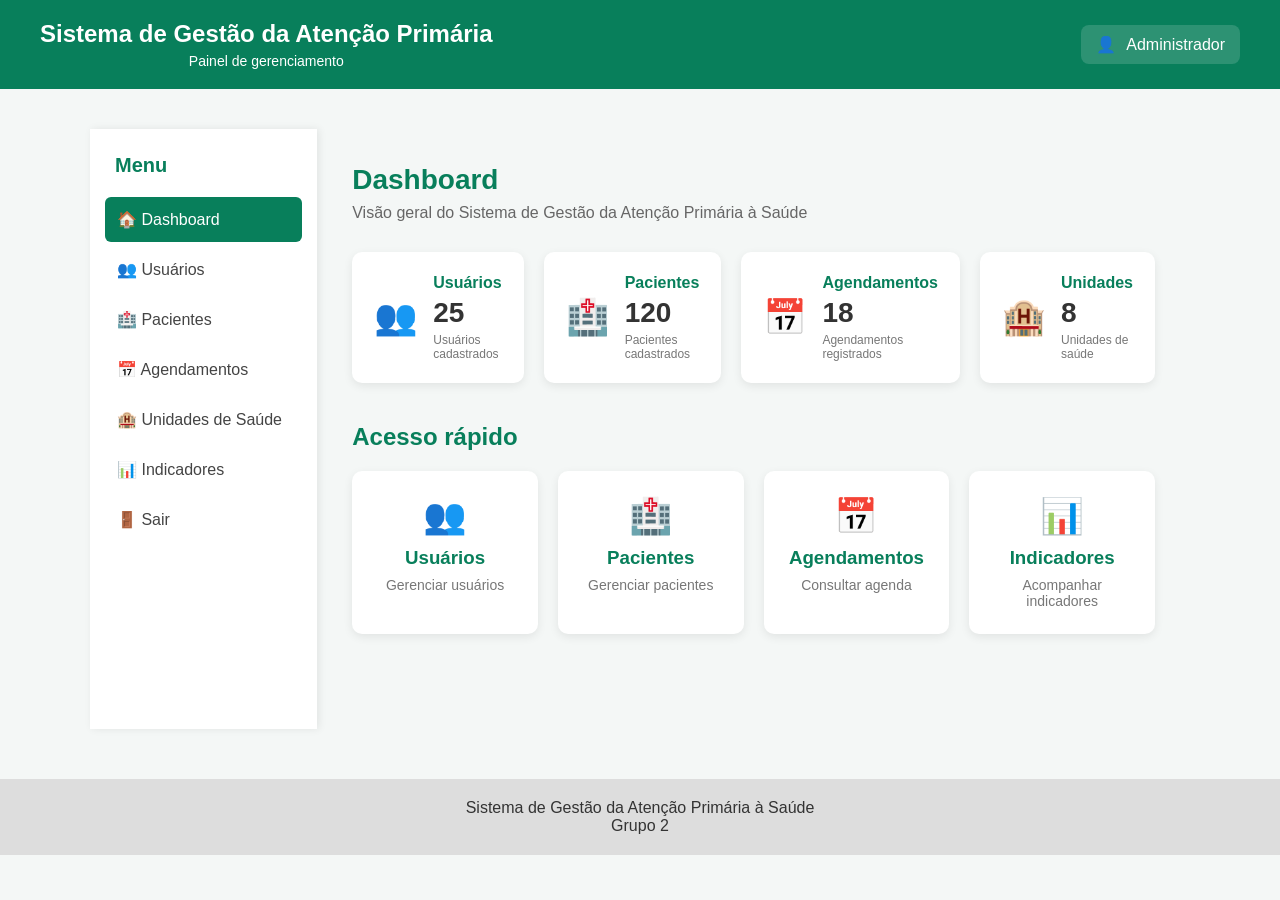
==== pages/dashboard.html @ c6c1927f "Implementação do dashboard principal" ====
<!DOCTYPE html>
<html lang="pt-BR">

<head>

    <meta charset="UTF-8">

    <meta name="viewport" content="width=device-width, initial-scale=1.0">

    <title>Dashboard - Sistema de Gestão APS</title>

    <link rel="stylesheet" href="../css/style.css">

</head>

<body class="pagina-dashboard">

    <!-- CABEÇALHO -->

    <header class="dashboard-header">

        <div>

            <h1>
                Sistema de Gestão da Atenção Primária
            </h1>

            <p>
                Painel de gerenciamento
            </p>

        </div>

        <div class="usuario-logado">

            <span>👤</span>

            <span>
                Administrador
            </span>

        </div>

    </header>


    <!-- CONTEÚDO PRINCIPAL -->

    <main class="dashboard-container">

        <!-- MENU LATERAL -->

        <aside class="menu-lateral">

            <h2>Menu</h2>

            <a href="dashboard.html" class="menu-ativo">
                🏠 Dashboard
            </a>

            <a href="usuarios.html">
                👥 Usuários
            </a>

            <a href="pacientes.html">
                🏥 Pacientes
            </a>

            <a href="agendamentos.html">
                📅 Agendamentos
            </a>

            <a href="unidades.html">
                🏨 Unidades de Saúde
            </a>

            <a href="indicadores.html">
                📊 Indicadores
            </a>

            <a href="../index.html">
                🚪 Sair
            </a>

        </aside>


        <!-- ÁREA DO DASHBOARD -->

        <section class="dashboard-content">

            <div class="dashboard-titulo">

                <h2>
                    Dashboard
                </h2>

                <p>
                    Visão geral do Sistema de Gestão da Atenção Primária à Saúde
                </p>

            </div>


            <!-- CARDS -->

            <section class="dashboard-cards">

                <div class="dashboard-card">

                    <div class="dashboard-card-icone">
                        👥
                    </div>

                    <div>

                        <h3>
                            Usuários
                        </h3>

                        <strong>
                            25
                        </strong>

                        <p>
                            Usuários cadastrados
                        </p>

                    </div>

                </div>


                <div class="dashboard-card">

                    <div class="dashboard-card-icone">
                        🏥
                    </div>

                    <div>

                        <h3>
                            Pacientes
                        </h3>

                        <strong>
                            120
                        </strong>

                        <p>
                            Pacientes cadastrados
                        </p>

                    </div>

                </div>


                <div class="dashboard-card">

                    <div class="dashboard-card-icone">
                        📅
                    </div>

                    <div>

                        <h3>
                            Agendamentos
                        </h3>

                        <strong>
                            18
                        </strong>

                        <p>
                            Agendamentos registrados
                        </p>

                    </div>

                </div>


                <div class="dashboard-card">

                    <div class="dashboard-card-icone">
                        🏨
                    </div>

                    <div>

                        <h3>
                            Unidades
                        </h3>

                        <strong>
                            8
                        </strong>

                        <p>
                            Unidades de saúde
                        </p>

                    </div>

                </div>

            </section>


            <!-- ACESSO RÁPIDO -->

            <section class="acesso-rapido">

                <h2>
                    Acesso rápido
                </h2>

                <div class="acesso-grid">

                    <a href="usuarios.html" class="acesso-card">

                        <span>👥</span>

                        <h3>
                            Usuários
                        </h3>

                        <p>
                            Gerenciar usuários
                        </p>

                    </a>


                    <a href="pacientes.html" class="acesso-card">

                        <span>🏥</span>

                        <h3>
                            Pacientes
                        </h3>

                        <p>
                            Gerenciar pacientes
                        </p>

                    </a>


                    <a href="agendamentos.html" class="acesso-card">

                        <span>📅</span>

                        <h3>
                            Agendamentos
                        </h3>

                        <p>
                            Consultar agenda
                        </p>

                    </a>


                    <a href="indicadores.html" class="acesso-card">

                        <span>📊</span>

                        <h3>
                            Indicadores
                        </h3>

                        <p>
                            Acompanhar indicadores
                        </p>

                    </a>

                </div>

            </section>

        </section>

    </main>


    <!-- RODAPÉ -->

    <footer class="rodape">

        <p>
            Sistema de Gestão da Atenção Primária à Saúde
        </p>

        <p>
            Grupo 2
        </p>

    </footer>


    <script src="../js/script.js"></script>

</body>

</html>
---- css/style.css ----
* {
    margin: 0;
    padding: 0;
    box-sizing: border-box;
}

body {
    font-family: Arial, sans-serif;
    background-color: #f4f7f6;
    color: #333;
}

header {
    background-color: #087f5b;
    color: white;
    text-align: center;
    padding: 35px 20px;
}

header h1 {
    margin-bottom: 10px;
}

main {
    width: 90%;
    max-width: 1100px;
    margin: 40px auto;
}

.menu {
    display: grid;
    grid-template-columns: repeat(2, 1fr);
    gap: 25px;
}

.card {
    background-color: white;
    padding: 30px;
    border-radius: 12px;
    box-shadow: 0 3px 10px rgba(0, 0, 0, 0.1);
}

.card h2 {
    color: #087f5b;
    margin-bottom: 15px;
}

.card p {
    margin-bottom: 20px;
}

button {
    background-color: #087f5b;
    color: white;
    border: none;
    padding: 10px 20px;
    border-radius: 6px;
    cursor: pointer;
}

button:hover {
    background-color: #056b4d;
}

footer {
    text-align: center;
    padding: 20px;
    margin-top: 50px;
    background-color: #ddd;
}

.pagina-login {
    min-height: 100vh;

    display: flex;

    align-items: center;

    justify-content: center;

    background-color: #f4f7f6;
}


.login-container {
    width: 100%;

    max-width: 450px;

    padding: 20px;
}


.login-card {
    background-color: white;

    padding: 40px;

    border-radius: 15px;

    box-shadow: 0 5px 20px rgba(0, 0, 0, 0.12);
}


.login-cabecalho {
    text-align: center;

    margin-bottom: 30px;
}


.login-icone {
    font-size: 50px;

    margin-bottom: 15px;
}


.login-cabecalho h1 {
    color: #087f5b;

    font-size: 25px;

    margin-bottom: 10px;
}


.login-cabecalho p {
    color: #666;

    font-size: 16px;
}


.campo {
    margin-bottom: 20px;
}


.campo label {
    display: block;

    margin-bottom: 8px;

    font-weight: bold;

    color: #333;
}


.campo input {
    width: 100%;

    padding: 12px;

    border: 1px solid #ccc;

    border-radius: 6px;

    font-size: 16px;

    outline: none;
}


.campo input:focus {
    border-color: #087f5b;
}


.botao-login {
    width: 100%;

    padding: 12px;

    border: none;

    border-radius: 6px;

    background-color: #087f5b;

    color: white;

    font-size: 16px;

    font-weight: bold;

    cursor: pointer;
}


.botao-login:hover {
    background-color: #056b4d;
}


.voltar {
    display: block;

    text-align: center;

    margin-top: 20px;

    color: #087f5b;

    text-decoration: none;
}


.voltar:hover {
    text-decoration: underline;
}

/* ============================= */
/* DASHBOARD                     */
/* ============================= */

.pagina-dashboard {
    min-height: 100vh;
    background-color: #f4f7f6;
}


/* CABEÇALHO DO DASHBOARD */

.dashboard-header {
    background-color: #087f5b;

    color: white;

    padding: 20px 40px;

    display: flex;

    align-items: center;

    justify-content: space-between;
}

.dashboard-header h1 {
    font-size: 24px;

    margin-bottom: 5px;
}

.dashboard-header p {
    font-size: 14px;
}

.usuario-logado {
    display: flex;

    align-items: center;

    gap: 10px;

    background-color: rgba(255, 255, 255, 0.15);

    padding: 10px 15px;

    border-radius: 8px;
}


/* ÁREA PRINCIPAL */

.dashboard-container {
    display: flex;

    min-height: 600px;
}


/* MENU LATERAL */

.menu-lateral {
    width: 230px;

    background-color: white;

    padding: 25px 15px;

    box-shadow: 2px 0 8px rgba(0, 0, 0, 0.08);
}

.menu-lateral h2 {
    color: #087f5b;

    font-size: 20px;

    margin-bottom: 20px;

    padding-left: 10px;
}

.menu-lateral a {
    display: block;

    text-decoration: none;

    color: #444;

    padding: 13px 12px;

    margin-bottom: 5px;

    border-radius: 6px;

    transition: 0.3s;
}

.menu-lateral a:hover {
    background-color: #e8f5f0;

    color: #087f5b;
}

.menu-lateral .menu-ativo {
    background-color: #087f5b;

    color: white;
}


/* CONTEÚDO */

.dashboard-content {
    flex: 1;

    padding: 35px;
}

.dashboard-titulo {
    margin-bottom: 30px;
}

.dashboard-titulo h2 {
    color: #087f5b;

    font-size: 28px;

    margin-bottom: 8px;
}

.dashboard-titulo p {
    color: #666;
}


/* CARDS */

.dashboard-cards {
    display: grid;

    grid-template-columns: repeat(4, 1fr);

    gap: 20px;

    margin-bottom: 40px;
}

.dashboard-card {
    background-color: white;

    padding: 22px;

    border-radius: 10px;

    display: flex;

    align-items: center;

    gap: 15px;

    box-shadow: 0 3px 10px rgba(0, 0, 0, 0.08);

    transition: 0.3s;
}

.dashboard-card:hover {
    transform: translateY(-3px);
}

.dashboard-card-icone {
    font-size: 35px;
}

.dashboard-card h3 {
    color: #087f5b;

    font-size: 16px;

    margin-bottom: 5px;
}

.dashboard-card strong {
    display: block;

    font-size: 28px;

    color: #333;

    margin-bottom: 4px;
}

.dashboard-card p {
    font-size: 12px;

    color: #777;
}


/* ACESSO RÁPIDO */

.acesso-rapido h2 {
    color: #087f5b;

    margin-bottom: 20px;
}

.acesso-grid {
    display: grid;

    grid-template-columns: repeat(4, 1fr);

    gap: 20px;
}

.acesso-card {
    background-color: white;

    text-decoration: none;

    color: #333;

    text-align: center;

    padding: 25px;

    border-radius: 10px;

    box-shadow: 0 3px 10px rgba(0, 0, 0, 0.08);

    transition: 0.3s;
}

.acesso-card:hover {
    transform: translateY(-4px);

    box-shadow: 0 5px 15px rgba(0, 0, 0, 0.12);
}

.acesso-card span {
    font-size: 35px;

    display: block;

    margin-bottom: 10px;
}

.acesso-card h3 {
    color: #087f5b;

    margin-bottom: 8px;
}

.acesso-card p {
    font-size: 14px;

    color: #777;
}


/* RESPONSIVIDADE */

@media (max-width: 1000px) {

    .dashboard-cards {
        grid-template-columns: repeat(2, 1fr);
    }

    .acesso-grid {
        grid-template-columns: repeat(2, 1fr);
    }

}


@media (max-width: 700px) {

    .dashboard-header {
        flex-direction: column;

        gap: 15px;

        text-align: center;
    }

    .dashboard-container {
        flex-direction: column;
    }

    .menu-lateral {
        width: 100%;
    }

    .dashboard-content {
        padding: 20px;
    }

    .dashboard-cards {
        grid-template-columns: 1fr;
    }

    .acesso-grid {
        grid-template-columns: 1fr;
    }

}
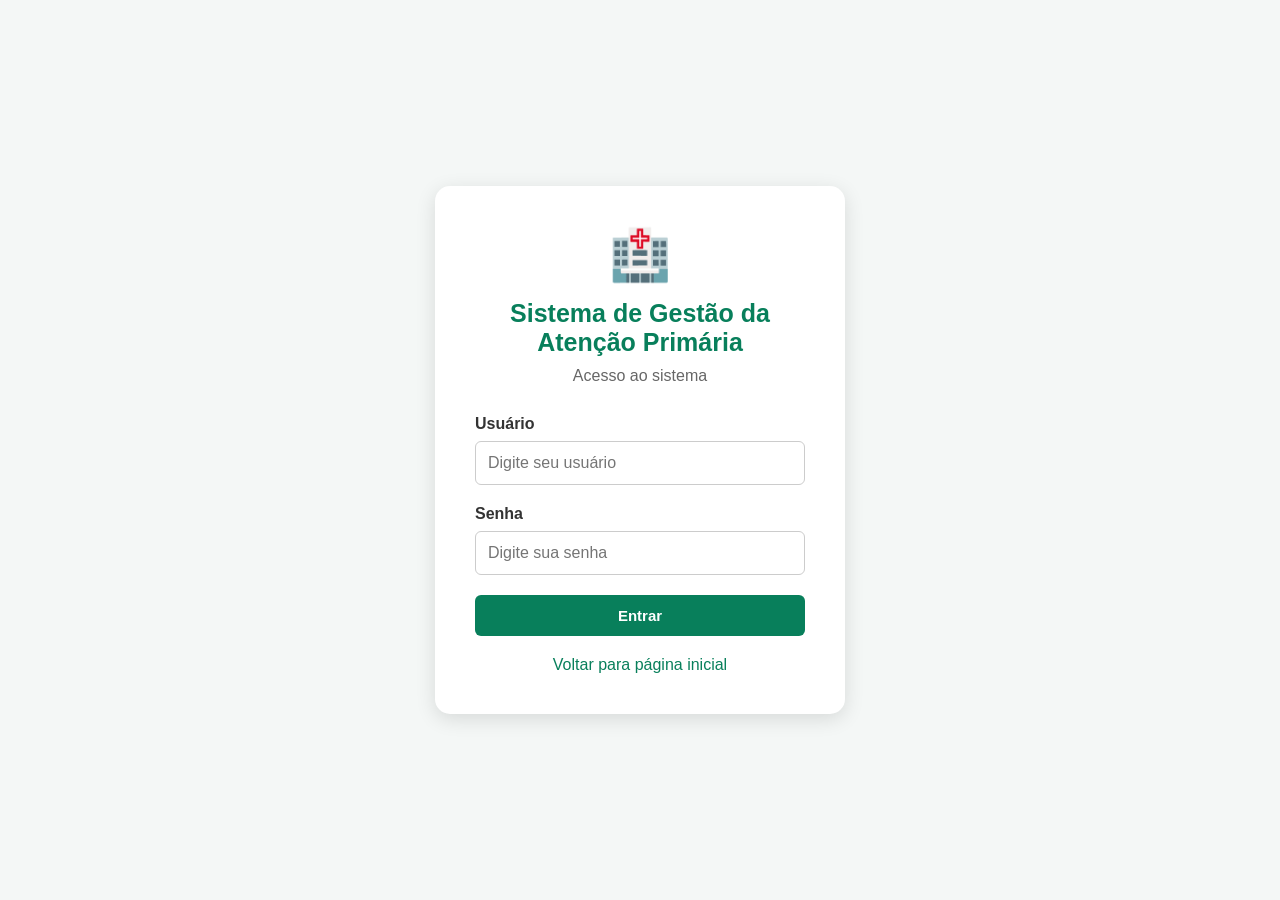
==== commit 435f9a58: "Implementa integração da interface com API e CRUDs" ====
--- a/pages/dashboard.html
+++ b/pages/dashboard.html
@@ -5,11 +5,17 @@
 
     <meta charset="UTF-8">
 
-    <meta name="viewport" content="width=device-width, initial-scale=1.0">
+    <meta
+        name="viewport"
+        content="width=device-width, initial-scale=1.0"
+    >
 
     <title>Dashboard - Sistema de Gestão APS</title>
 
-    <link rel="stylesheet" href="../css/style.css">
+    <link
+        rel="stylesheet"
+        href="../css/style.css"
+    >
 
 </head>
 
@@ -35,8 +41,8 @@
 
             <span>👤</span>
 
-            <span>
-                Administrador
+            <span id="nomeUsuario">
+                Usuário
             </span>
 
         </div>
@@ -54,7 +60,10 @@
 
             <h2>Menu</h2>
 
-            <a href="dashboard.html" class="menu-ativo">
+            <a
+                href="dashboard.html"
+                class="menu-ativo"
+            >
                 🏠 Dashboard
             </a>
 
@@ -63,7 +72,11 @@
             </a>
 
             <a href="pacientes.html">
-                🏥 Pacientes
+                🧑 Pacientes
+            </a>
+
+            <a href="profissionais.html">
+                👨‍⚕️ Profissionais
             </a>
 
             <a href="agendamentos.html">
@@ -71,14 +84,17 @@
             </a>
 
             <a href="unidades.html">
-                🏨 Unidades de Saúde
+                🏥 Unidades de Saúde
             </a>
 
             <a href="indicadores.html">
                 📊 Indicadores
             </a>
 
-            <a href="../index.html">
+            <a
+                href="../index.html"
+                id="linkSair"
+            >
                 🚪 Sair
             </a>
 
@@ -106,6 +122,9 @@
 
             <section class="dashboard-cards">
 
+
+                <!-- USUÁRIOS -->
+
                 <div class="dashboard-card">
 
                     <div class="dashboard-card-icone">
@@ -118,8 +137,8 @@
                             Usuários
                         </h3>
 
-                        <strong>
-                            25
+                        <strong id="totalUsuarios">
+                            0
                         </strong>
 
                         <p>
@@ -130,6 +149,62 @@
 
                 </div>
 
+
+                <!-- PACIENTES -->
+
+                <div class="dashboard-card">
+
+                    <div class="dashboard-card-icone">
+                        🧑
+                    </div>
+
+                    <div>
+
+                        <h3>
+                            Pacientes
+                        </h3>
+
+                        <strong id="totalPacientes">
+                            0
+                        </strong>
+
+                        <p>
+                            Pacientes cadastrados
+                        </p>
+
+                    </div>
+
+                </div>
+
+
+                <!-- AGENDAMENTOS -->
+
+                <div class="dashboard-card">
+
+                    <div class="dashboard-card-icone">
+                        📅
+                    </div>
+
+                    <div>
+
+                        <h3>
+                            Agendamentos
+                        </h3>
+
+                        <strong id="totalAgendamentos">
+                            0
+                        </strong>
+
+                        <p>
+                            Agendamentos registrados
+                        </p>
+
+                    </div>
+
+                </div>
+
+
+                <!-- UNIDADES -->
 
                 <div class="dashboard-card">
 
@@ -140,61 +215,11 @@
                     <div>
 
                         <h3>
-                            Pacientes
-                        </h3>
-
-                        <strong>
-                            120
-                        </strong>
-
-                        <p>
-                            Pacientes cadastrados
-                        </p>
-
-                    </div>
-
-                </div>
-
-
-                <div class="dashboard-card">
-
-                    <div class="dashboard-card-icone">
-                        📅
-                    </div>
-
-                    <div>
-
-                        <h3>
-                            Agendamentos
-                        </h3>
-
-                        <strong>
-                            18
-                        </strong>
-
-                        <p>
-                            Agendamentos registrados
-                        </p>
-
-                    </div>
-
-                </div>
-
-
-                <div class="dashboard-card">
-
-                    <div class="dashboard-card-icone">
-                        🏨
-                    </div>
-
-                    <div>
-
-                        <h3>
                             Unidades
                         </h3>
 
-                        <strong>
-                            8
+                        <strong id="totalUnidades">
+                            0
                         </strong>
 
                         <p>
@@ -218,7 +243,11 @@
 
                 <div class="acesso-grid">
 
-                    <a href="usuarios.html" class="acesso-card">
+
+                    <a
+                        href="usuarios.html"
+                        class="acesso-card"
+                    >
 
                         <span>👥</span>
 
@@ -233,9 +262,12 @@
                     </a>
 
 
-                    <a href="pacientes.html" class="acesso-card">
-
-                        <span>🏥</span>
+                    <a
+                        href="pacientes.html"
+                        class="acesso-card"
+                    >
+
+                        <span>🧑</span>
 
                         <h3>
                             Pacientes
@@ -248,7 +280,28 @@
                     </a>
 
 
-                    <a href="agendamentos.html" class="acesso-card">
+                    <a
+                        href="profissionais.html"
+                        class="acesso-card"
+                    >
+
+                        <span>👨‍⚕️</span>
+
+                        <h3>
+                            Profissionais
+                        </h3>
+
+                        <p>
+                            Gerenciar profissionais
+                        </p>
+
+                    </a>
+
+
+                    <a
+                        href="agendamentos.html"
+                        class="acesso-card"
+                    >
 
                         <span>📅</span>
 
@@ -263,7 +316,10 @@
                     </a>
 
 
-                    <a href="indicadores.html" class="acesso-card">
+                    <a
+                        href="indicadores.html"
+                        class="acesso-card"
+                    >
 
                         <span>📊</span>
 
@@ -301,6 +357,199 @@
     </footer>
 
 
+    <!-- JAVASCRIPT -->
+
+    <script>
+
+        const API = "http://localhost:8080/api";
+
+
+        /*
+         * CARREGAR DADOS DO DASHBOARD
+         */
+
+        async function carregarDashboard() {
+
+            try {
+
+                const [
+                    respostaUsuarios,
+                    respostaPacientes,
+                    respostaAgendamentos,
+                    respostaUnidades
+                ] = await Promise.all([
+
+                    fetch(`${API}/usuarios`),
+
+                    fetch(`${API}/pacientes`),
+
+                    fetch(`${API}/agendamentos`),
+
+                    fetch(`${API}/unidades-saude`)
+
+                ]);
+
+
+                if (
+                    !respostaUsuarios.ok ||
+                    !respostaPacientes.ok ||
+                    !respostaAgendamentos.ok ||
+                    !respostaUnidades.ok
+                ) {
+
+                    throw new Error(
+                        "Não foi possível consultar a API."
+                    );
+
+                }
+
+
+                const usuarios =
+                    await respostaUsuarios.json();
+
+                const pacientes =
+                    await respostaPacientes.json();
+
+                const agendamentos =
+                    await respostaAgendamentos.json();
+
+                const unidades =
+                    await respostaUnidades.json();
+
+
+                /*
+                 * ATUALIZAR CARDS
+                 */
+
+                document.getElementById(
+                    "totalUsuarios"
+                ).textContent =
+                    usuarios.length;
+
+
+                document.getElementById(
+                    "totalPacientes"
+                ).textContent =
+                    pacientes.length;
+
+
+                document.getElementById(
+                    "totalAgendamentos"
+                ).textContent =
+                    agendamentos.length;
+
+
+                document.getElementById(
+                    "totalUnidades"
+                ).textContent =
+                    unidades.length;
+
+
+            } catch (erro) {
+
+                console.error(
+                    "Erro ao carregar Dashboard:",
+                    erro
+                );
+
+                alert(
+                    "Não foi possível carregar os dados do Dashboard. " +
+                    "Verifique se a API está em execução."
+                );
+
+            }
+
+        }
+
+
+        /*
+         * LOGIN
+         */
+
+        document.addEventListener(
+            "DOMContentLoaded",
+            function () {
+
+                const usuarioSalvo =
+                    localStorage.getItem(
+                        "usuarioLogado"
+                    );
+
+
+                if (!usuarioSalvo) {
+
+                    alert(
+                        "Você precisa fazer login para acessar o sistema."
+                    );
+
+                    window.location.href =
+                        "login.html";
+
+                    return;
+
+                }
+
+
+                const usuario =
+                    JSON.parse(usuarioSalvo);
+
+
+                const nomeUsuario =
+                    document.getElementById(
+                        "nomeUsuario"
+                    );
+
+
+                if (
+                    nomeUsuario &&
+                    usuario.nome
+                ) {
+
+                    nomeUsuario.textContent =
+                        usuario.nome;
+
+                }
+
+
+                /*
+                 * SAIR
+                 */
+
+                const linkSair =
+                    document.getElementById(
+                        "linkSair"
+                    );
+
+
+                if (linkSair) {
+
+                    linkSair.addEventListener(
+                        "click",
+                        function () {
+
+                            localStorage.removeItem(
+                                "usuarioLogado"
+                            );
+
+                        }
+                    );
+
+                }
+
+
+                /*
+                 * CARREGAR DADOS
+                 */
+
+                carregarDashboard();
+
+            }
+
+        );
+
+    </script>
+
+
     <script src="../js/script.js"></script>
 
 </body>
--- a/css/style.css
+++ b/css/style.css
@@ -516,4 +516,490 @@
         grid-template-columns: 1fr;
     }
 
+}
+
+/* ========================================= */
+/* IDENTIDADE VISUAL DO SISTEMA APS          */
+/* ========================================= */
+
+:root {
+    --verde-principal: #087f5b;
+    --verde-escuro: #056b4d;
+    --verde-claro: #e8f5f0;
+
+    --branco: #ffffff;
+
+    --cinza-fundo: #f4f7f6;
+    --cinza-texto: #333333;
+    --cinza-secundario: #666666;
+    --cinza-borda: #dddddd;
+}
+
+
+/* CONFIGURAÇÃO GERAL */
+
+* {
+    box-sizing: border-box;
+}
+
+
+body {
+    margin: 0;
+
+    font-family: Arial, Helvetica, sans-serif;
+
+    color: var(--cinza-texto);
+
+    background-color: var(--cinza-fundo);
+}
+
+
+/* TÍTULOS */
+
+h1,
+h2,
+h3,
+p {
+    margin-top: 0;
+}
+
+
+/* BOTÕES */
+
+.botao,
+.botao-login {
+    border: none;
+
+    background-color: var(--verde-principal);
+
+    color: var(--branco);
+
+    padding: 12px 20px;
+
+    border-radius: 6px;
+
+    font-size: 15px;
+
+    font-weight: bold;
+
+    cursor: pointer;
+
+    transition: 0.3s;
+}
+
+
+.botao:hover,
+.botao-login:hover {
+    background-color: var(--verde-escuro);
+
+    transform: translateY(-1px);
+}
+
+
+/* CARDS GERAIS */
+
+.card {
+    background-color: var(--branco);
+
+    padding: 25px;
+
+    border-radius: 10px;
+
+    box-shadow: 0 3px 10px rgba(0, 0, 0, 0.08);
+}
+
+
+.card h3 {
+    color: var(--verde-principal);
+
+    margin-bottom: 10px;
+}
+
+
+.card p {
+    color: var(--cinza-secundario);
+
+    line-height: 1.6;
+}
+
+
+/* LINKS */
+
+a {
+    transition: 0.3s;
+}
+
+
+/* RODAPÉ */
+
+.rodape {
+    background-color: var(--verde-principal);
+
+    color: var(--branco);
+
+    text-align: center;
+
+    padding: 20px;
+
+    font-size: 14px;
+}
+
+
+.rodape p {
+    margin: 5px;
+}
+
+/* =========================================
+   TELA DE PACIENTES
+========================================= */
+
+.barra-acoes {
+    display: flex;
+    justify-content: flex-end;
+    margin-bottom: 20px;
+}
+
+.formulario-paciente {
+    margin-bottom: 25px;
+}
+
+.formulario-paciente h3 {
+    color: var(--verde-principal);
+    margin-bottom: 20px;
+}
+
+.form-grid {
+    display: grid;
+    grid-template-columns: repeat(2, 1fr);
+    gap: 20px;
+}
+
+.form-grid .campo {
+    margin-bottom: 0;
+}
+
+.campo select {
+    width: 100%;
+    padding: 12px;
+    border: 1px solid var(--cinza-borda);
+    border-radius: 6px;
+    font-size: 15px;
+    background-color: white;
+}
+
+.campo select:focus {
+    outline: none;
+    border-color: var(--verde-principal);
+}
+
+.form-acoes {
+    display: flex;
+    gap: 10px;
+    margin-top: 25px;
+}
+
+.botao-secundario {
+    background-color: #777;
+}
+
+.botao-secundario:hover {
+    background-color: #555;
+}
+
+.tabela-container {
+    overflow: hidden;
+}
+
+.tabela-cabecalho {
+    display: flex;
+    align-items: center;
+    justify-content: space-between;
+    gap: 20px;
+    margin-bottom: 20px;
+}
+
+.tabela-cabecalho h3 {
+    color: var(--verde-principal);
+    margin-bottom: 5px;
+}
+
+.tabela-cabecalho p {
+    color: var(--cinza-secundario);
+    font-size: 14px;
+    margin-bottom: 0;
+}
+
+.campo-busca {
+    width: 250px;
+    padding: 11px 14px;
+    border: 1px solid var(--cinza-borda);
+    border-radius: 6px;
+    font-size: 14px;
+}
+
+.campo-busca:focus {
+    outline: none;
+    border-color: var(--verde-principal);
+}
+
+.tabela-scroll {
+    overflow-x: auto;
+}
+
+.tabela-scroll table {
+    width: 100%;
+    border-collapse: collapse;
+}
+
+.tabela-scroll th {
+    background-color: var(--verde-principal);
+    color: white;
+    padding: 13px;
+    text-align: left;
+    font-size: 14px;
+}
+
+.tabela-scroll td {
+    padding: 13px;
+    border-bottom: 1px solid #eeeeee;
+    font-size: 14px;
+}
+
+.tabela-scroll tbody tr:hover {
+    background-color: var(--verde-claro);
+}
+
+.botao-acao {
+    border: none;
+    background-color: var(--verde-claro);
+    padding: 7px 10px;
+    border-radius: 5px;
+    cursor: pointer;
+    margin-right: 5px;
+}
+
+.botao-acao:hover {
+    background-color: #d1ebe2;
+}
+
+.botao-excluir {
+    background-color: #fbeaea;
+}
+
+.botao-excluir:hover {
+    background-color: #f5cccc;
+}
+
+
+/* RESPONSIVIDADE */
+
+@media (max-width: 800px) {
+
+    .form-grid {
+        grid-template-columns: 1fr;
+    }
+
+    .tabela-cabecalho {
+        flex-direction: column;
+        align-items: stretch;
+    }
+
+    .campo-busca {
+        width: 100%;
+    }
+
+}
+
+
+@media (max-width: 600px) {
+
+    .form-acoes {
+        flex-direction: column;
+    }
+
+    .form-acoes .botao {
+        width: 100%;
+    }
+
+}
+
+/* =========================================
+   TELA DE UNIDADES DE SAÚDE
+========================================= */
+
+.status-ativo {
+    display: inline-block;
+    padding: 5px 10px;
+    border-radius: 15px;
+    background-color: #e8f5f0;
+    color: var(--verde-principal);
+    font-size: 13px;
+    font-weight: bold;
+}
+
+.status-inativo {
+    display: inline-block;
+    padding: 5px 10px;
+    border-radius: 15px;
+    background-color: #fbeaea;
+    color: #b42318;
+    font-size: 13px;
+    font-weight: bold;
+}
+
+/* =========================================
+   TELA DE INDICADORES
+========================================= */
+
+.filtros-indicadores {
+    margin-bottom: 25px;
+}
+
+.filtros-indicadores h3 {
+    color: var(--verde-principal);
+    margin-bottom: 20px;
+}
+
+.filtros-indicadores .botao {
+    margin-top: 20px;
+}
+
+.indicadores-grid {
+    display: grid;
+    grid-template-columns: repeat(2, 1fr);
+    gap: 20px;
+    margin-bottom: 25px;
+}
+
+.indicador-card {
+    background-color: white;
+    padding: 25px;
+    border-radius: 10px;
+    box-shadow: 0 3px 10px rgba(0, 0, 0, 0.08);
+}
+
+.indicador-topo {
+    display: flex;
+    align-items: center;
+    justify-content: space-between;
+    margin-bottom: 20px;
+}
+
+.indicador-icone {
+    font-size: 35px;
+}
+
+.indicador-status {
+    padding: 6px 12px;
+    border-radius: 15px;
+    font-size: 12px;
+    font-weight: bold;
+}
+
+.status-bom {
+    background-color: #e8f5f0;
+    color: var(--verde-principal);
+}
+
+.status-otimo {
+    background-color: #e7f0ff;
+    color: #1769aa;
+}
+
+.status-atencao {
+    background-color: #fff4e5;
+    color: #a15c00;
+}
+
+.indicador-card h3 {
+    color: #333;
+    font-size: 18px;
+    margin-bottom: 10px;
+}
+
+.indicador-valor {
+    color: var(--verde-principal);
+    font-size: 38px;
+    font-weight: bold;
+    margin-bottom: 10px;
+}
+
+.indicador-card p {
+    color: #666;
+    font-size: 14px;
+    line-height: 1.5;
+    min-height: 42px;
+}
+
+.barra-indicador {
+    width: 100%;
+    height: 10px;
+    background-color: #eeeeee;
+    border-radius: 10px;
+    overflow: hidden;
+    margin-top: 20px;
+}
+
+.barra-progresso {
+    height: 100%;
+    background-color: var(--verde-principal);
+    border-radius: 10px;
+}
+
+.resumo-indicadores {
+    margin-bottom: 25px;
+}
+
+.resumo-indicadores h3 {
+    color: var(--verde-principal);
+    margin-bottom: 20px;
+}
+
+.resumo-grid {
+    display: grid;
+    grid-template-columns: repeat(4, 1fr);
+    gap: 15px;
+}
+
+.resumo-item {
+    background-color: var(--cinza-fundo);
+    padding: 20px;
+    border-radius: 8px;
+    text-align: center;
+}
+
+.resumo-item span {
+    display: block;
+    color: #666;
+    font-size: 13px;
+    margin-bottom: 8px;
+}
+
+.resumo-item strong {
+    font-size: 28px;
+    color: var(--verde-principal);
+}
+
+
+/* RESPONSIVIDADE */
+
+@media (max-width: 800px) {
+
+    .indicadores-grid {
+        grid-template-columns: 1fr;
+    }
+
+    .resumo-grid {
+        grid-template-columns: repeat(2, 1fr);
+    }
+
+}
+
+
+@media (max-width: 500px) {
+
+    .resumo-grid {
+        grid-template-columns: 1fr;
+    }
+
 }
